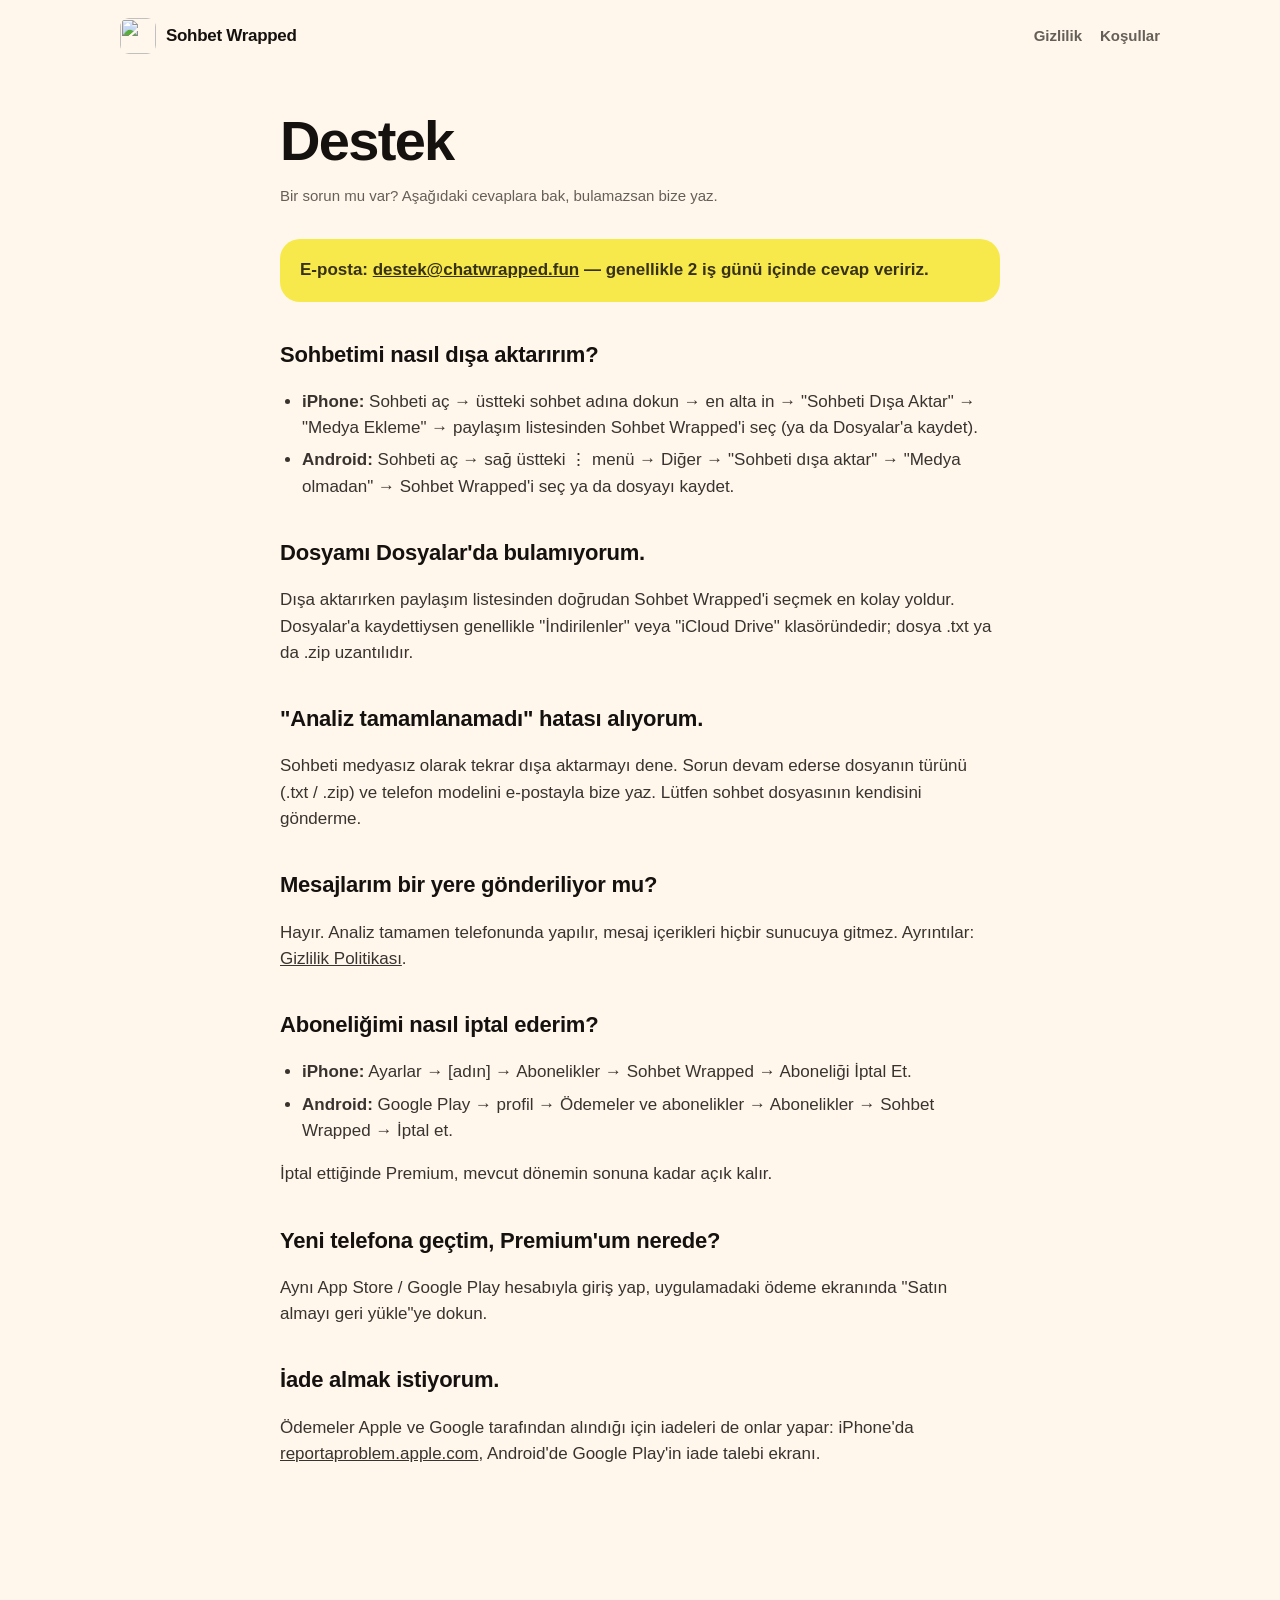
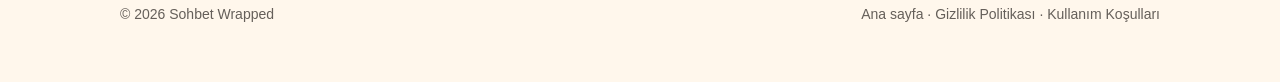
==== destek/index.html @ d01721bb "chatwrapped.fun: tanıtım, gizlilik, kullanım koşulları, destek Co-Authored-By: Claude Opus 5.5 <nore" ====
<!doctype html>
<html lang="tr">
<head>
  <meta charset="utf-8">
  <meta name="viewport" content="width=device-width, initial-scale=1">
  <title>Destek — Sohbet Wrapped</title>
  <meta name="description" content="Sohbet Wrapped yardım ve sık sorulan sorular.">
  <meta name="theme-color" content="#FFF7EC">
  <link rel="icon" href="/assets/favicon.png">
  <link rel="stylesheet" href="/assets/style.css">
</head>
<body class="doc">
  <header class="wrap nav">
    <a class="brand" href="/"><img src="/assets/icon.png" alt=""><span>Sohbet Wrapped</span></a>
    <nav class="nav-links">
      <a href="/gizlilik/">Gizlilik</a>
      <a href="/kosullar/">Koşullar</a>
    </nav>
  </header>

  <main class="legal">
    <h1>Destek</h1>
    <p class="updated">Bir sorun mu var? Aşağıdaki cevaplara bak, bulamazsan bize yaz.</p>

    <p class="callout">E-posta: <a href="mailto:destek@chatwrapped.fun">destek@chatwrapped.fun</a> — genellikle 2 iş günü içinde cevap veririz.</p>

    <h2>Sohbetimi nasıl dışa aktarırım?</h2>
    <ul>
      <li><strong>iPhone:</strong> Sohbeti aç → üstteki sohbet adına dokun → en alta in → "Sohbeti Dışa Aktar" → "Medya Ekleme" → paylaşım listesinden Sohbet Wrapped'i seç (ya da Dosyalar'a kaydet).</li>
      <li><strong>Android:</strong> Sohbeti aç → sağ üstteki ⋮ menü → Diğer → "Sohbeti dışa aktar" → "Medya olmadan" → Sohbet Wrapped'i seç ya da dosyayı kaydet.</li>
    </ul>

    <h2>Dosyamı Dosyalar'da bulamıyorum.</h2>
    <p>Dışa aktarırken paylaşım listesinden doğrudan Sohbet Wrapped'i seçmek en kolay yoldur. Dosyalar'a kaydettiysen genellikle "İndirilenler" veya "iCloud Drive" klasöründedir; dosya .txt ya da .zip uzantılıdır.</p>

    <h2>"Analiz tamamlanamadı" hatası alıyorum.</h2>
    <p>Sohbeti medyasız olarak tekrar dışa aktarmayı dene. Sorun devam ederse dosyanın türünü (.txt / .zip) ve telefon modelini e-postayla bize yaz. Lütfen sohbet dosyasının kendisini gönderme.</p>

    <h2>Mesajlarım bir yere gönderiliyor mu?</h2>
    <p>Hayır. Analiz tamamen telefonunda yapılır, mesaj içerikleri hiçbir sunucuya gitmez. Ayrıntılar: <a href="/gizlilik/">Gizlilik Politikası</a>.</p>

    <h2>Aboneliğimi nasıl iptal ederim?</h2>
    <ul>
      <li><strong>iPhone:</strong> Ayarlar → [adın] → Abonelikler → Sohbet Wrapped → Aboneliği İptal Et.</li>
      <li><strong>Android:</strong> Google Play → profil → Ödemeler ve abonelikler → Abonelikler → Sohbet Wrapped → İptal et.</li>
    </ul>
    <p>İptal ettiğinde Premium, mevcut dönemin sonuna kadar açık kalır.</p>

    <h2>Yeni telefona geçtim, Premium'um nerede?</h2>
    <p>Aynı App Store / Google Play hesabıyla giriş yap, uygulamadaki ödeme ekranında "Satın almayı geri yükle"ye dokun.</p>

    <h2>İade almak istiyorum.</h2>
    <p>Ödemeler Apple ve Google tarafından alındığı için iadeleri de onlar yapar: iPhone'da <a href="https://reportaproblem.apple.com" rel="noopener">reportaproblem.apple.com</a>, Android'de Google Play'in iade talebi ekranı.</p>
  </main>

  <footer class="wrap footer">
    <div class="row">
      <span>© 2026 Sohbet Wrapped</span>
      <span><a href="/">Ana sayfa</a> · <a href="/gizlilik/">Gizlilik Politikası</a> · <a href="/kosullar/">Kullanım Koşulları</a></span>
    </div>
  </footer>
</body>
</html>
---- assets/style.css ----
:root {
  --ink: #15110E;
  --paper: #FFF7EC;
  --tomato: #FF5A36;
  --blue: #3B4BFF;
  --lemon: #F7E94B;
  --mint: #3DDC97;
  --pink: #FF9BD2;
  --violet: #8A63FF;
  --sky: #8FD8FF;
  --ink-soft: rgba(21, 17, 14, 0.66);
  --paper-soft: rgba(255, 247, 236, 0.72);
  --radius: 28px;
  --max: 1080px;
}

* { box-sizing: border-box; }

html { -webkit-text-size-adjust: 100%; }

body {
  margin: 0;
  background: var(--ink);
  color: var(--paper);
  font-family: -apple-system, BlinkMacSystemFont, "Segoe UI", Roboto, "Helvetica Neue", Arial, sans-serif;
  font-size: 17px;
  line-height: 1.55;
}

a { color: inherit; }

.wrap { max-width: var(--max); margin: 0 auto; padding: 0 20px; }

/* Header */
.nav {
  display: flex; align-items: center; justify-content: space-between;
  padding-block: 18px;
}
.brand { display: flex; align-items: center; gap: 10px; text-decoration: none; font-weight: 900; letter-spacing: -0.3px; }
.brand img { width: 36px; height: 36px; border-radius: 9px; }
.nav-links { display: flex; gap: 18px; font-weight: 600; font-size: 15px; }
.nav-links a { text-decoration: none; color: var(--paper-soft); }
.nav-links a:hover { color: var(--paper); }

/* Hero */
.hero { padding-block: 48px 64px; position: relative; overflow: hidden; }
.bubbles { display: flex; flex-wrap: wrap; gap: 10px; margin-bottom: 28px; }
.bubble {
  display: inline-block; padding: 10px 18px; border-radius: 22px;
  color: var(--ink); font-weight: 800; font-size: 16px;
}
.bubble:nth-child(odd) { transform: rotate(-2deg); }
.bubble:nth-child(even) { transform: rotate(2deg); }
.hero h1 {
  font-size: clamp(48px, 11vw, 112px); line-height: 0.95; letter-spacing: -0.045em;
  font-weight: 900; margin: 0 0 22px;
}
.hero p.lead { font-size: clamp(18px, 2.4vw, 22px); color: var(--paper-soft); max-width: 620px; margin: 0 0 30px; }

.cta-row { display: flex; flex-wrap: wrap; gap: 12px; align-items: center; }
.btn {
  display: inline-flex; align-items: center; gap: 10px;
  padding: 16px 26px; border-radius: 999px; font-weight: 800; text-decoration: none;
  background: var(--lemon); color: var(--ink);
}
.btn.ghost { background: transparent; color: var(--paper); border: 2px solid rgba(255, 247, 236, 0.3); }
.soon { font-size: 14px; color: var(--paper-soft); }

/* Feature grid */
.section { padding-block: 56px; }
.section h2 { font-size: clamp(32px, 6vw, 56px); line-height: 1; letter-spacing: -0.03em; font-weight: 900; margin: 0 0 28px; }
.grid { display: grid; grid-template-columns: repeat(auto-fit, minmax(260px, 1fr)); gap: 16px; }
.card { border-radius: var(--radius); padding: 28px; color: var(--ink); }
.card .emoji { font-size: 40px; line-height: 1; }
.card h3 { font-size: 24px; letter-spacing: -0.02em; margin: 16px 0 8px; font-weight: 900; }
.card p { margin: 0; color: var(--ink-soft); font-weight: 500; }

.bg-lemon { background: var(--lemon); }
.bg-pink { background: var(--pink); }
.bg-mint { background: var(--mint); }
.bg-sky { background: var(--sky); }
.bg-violet { background: var(--violet); }
.bg-tomato { background: var(--tomato); }

/* Privacy band */
.band {
  border-radius: var(--radius); background: var(--paper); color: var(--ink);
  padding: clamp(28px, 5vw, 56px);
}
.band h2 { margin-bottom: 14px; }
.band p { color: var(--ink-soft); font-size: 19px; max-width: 700px; margin: 0; }

/* Steps */
.steps { counter-reset: s; list-style: none; padding: 0; margin: 0; display: grid; gap: 12px; }
.steps li {
  counter-increment: s; display: flex; gap: 16px; align-items: flex-start;
  background: rgba(255, 247, 236, 0.06); border-radius: 22px; padding: 18px 20px;
}
.steps li::before {
  content: counter(s); flex: 0 0 40px; height: 40px; border-radius: 50%;
  display: grid; place-items: center; font-weight: 900; color: var(--ink); background: var(--lemon);
}

/* Legal pages */
.doc { background: var(--paper); color: var(--ink); }
.doc .nav-links a { color: var(--ink-soft); }
.doc .nav-links a:hover { color: var(--ink); }
.legal { max-width: 760px; margin: 0 auto; padding: 24px 20px 80px; }
.legal h1 { font-size: clamp(36px, 7vw, 56px); line-height: 1.02; letter-spacing: -0.03em; font-weight: 900; margin: 16px 0 8px; }
.legal .updated { color: var(--ink-soft); font-size: 15px; margin-bottom: 32px; }
.legal h2 { font-size: 22px; letter-spacing: -0.01em; margin: 36px 0 10px; font-weight: 900; }
.legal p, .legal li { color: rgba(21, 17, 14, 0.85); }
.legal ul { padding-left: 22px; }
.legal li { margin-bottom: 6px; }
.legal table { width: 100%; border-collapse: collapse; margin: 12px 0; font-size: 15px; display: block; overflow-x: auto; }
.legal th, .legal td { text-align: left; padding: 10px 12px; border-bottom: 1px solid rgba(21, 17, 14, 0.12); vertical-align: top; }
.legal th { font-weight: 800; }
.callout { background: var(--lemon); border-radius: 20px; padding: 18px 20px; font-weight: 600; }

/* Footer */
.footer { padding-block: 40px 56px; color: var(--paper-soft); font-size: 14px; }
.doc .footer { color: var(--ink-soft); }
.footer .row { display: flex; flex-wrap: wrap; gap: 18px; justify-content: space-between; }
.footer a { text-decoration: none; }
.footer a:hover { text-decoration: underline; }

@media (max-width: 560px) {
  .nav-links { gap: 12px; font-size: 14px; }
  .brand span { display: none; }
}
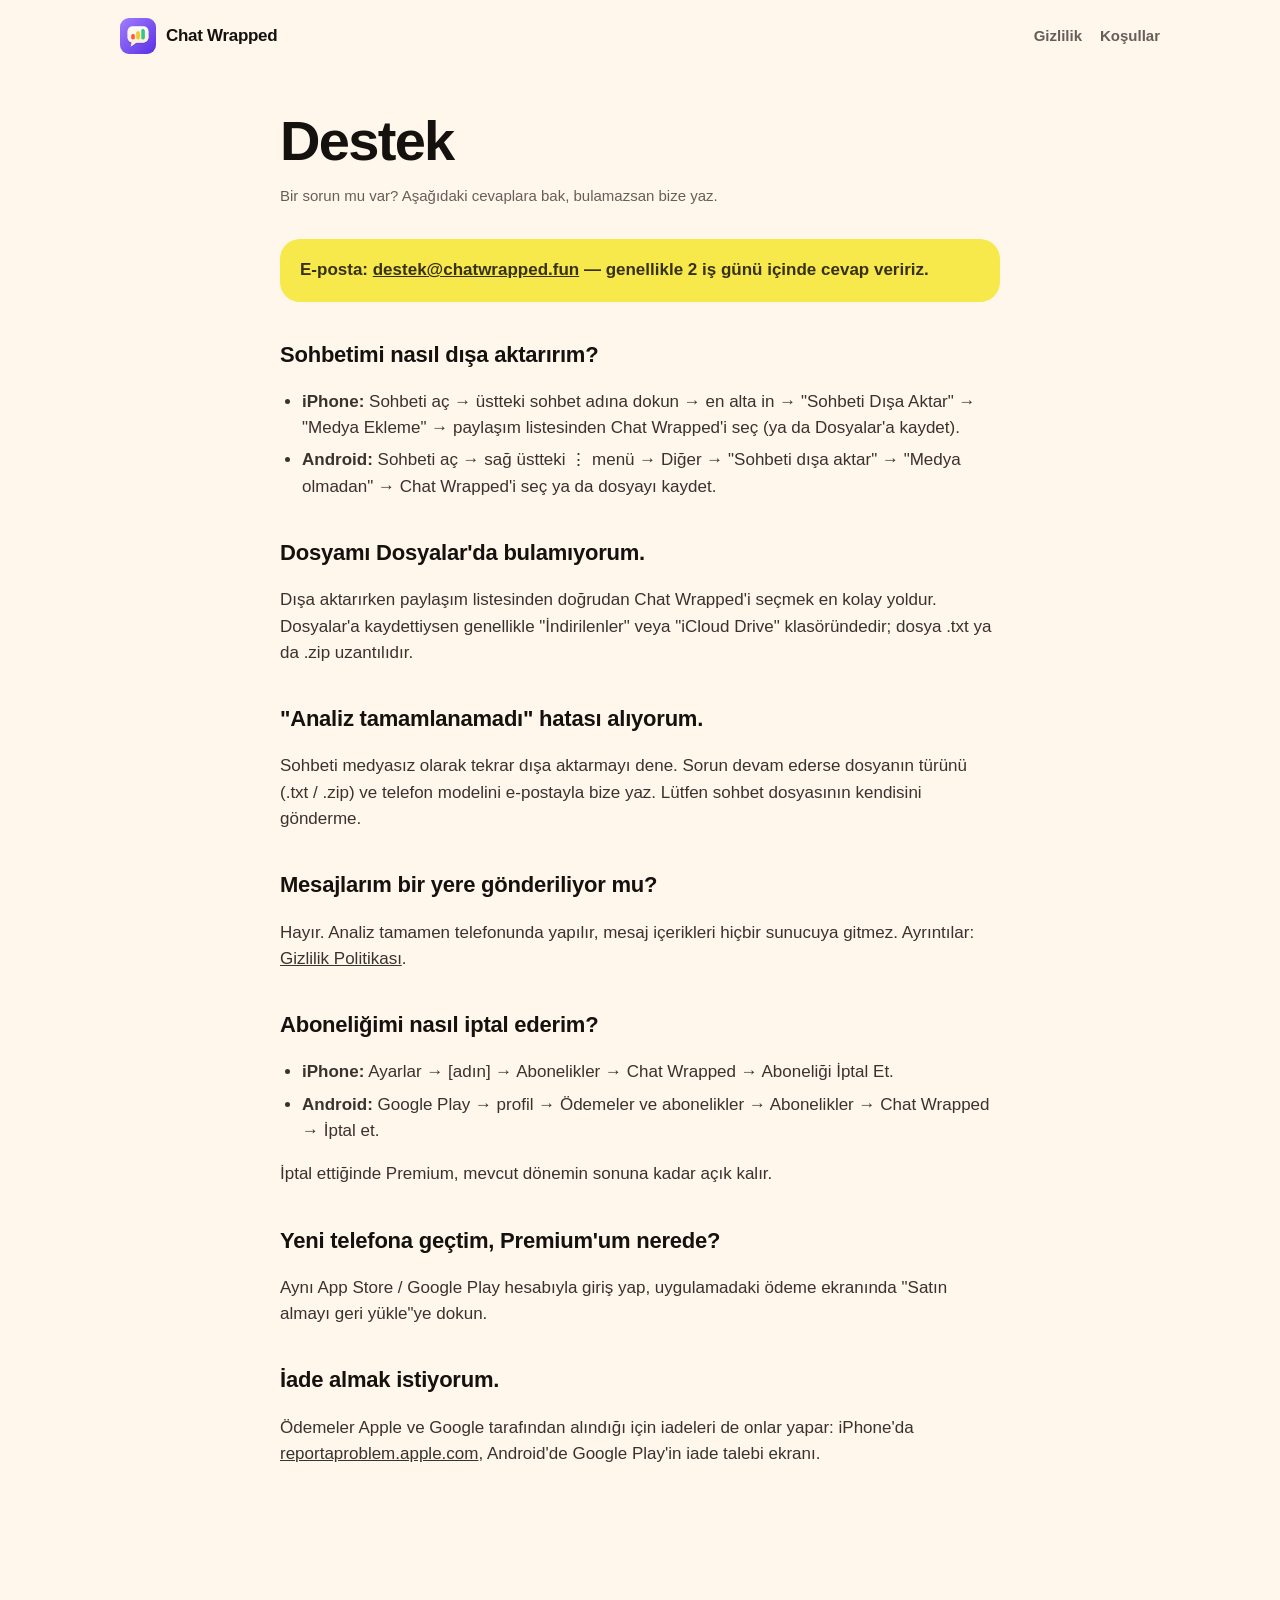
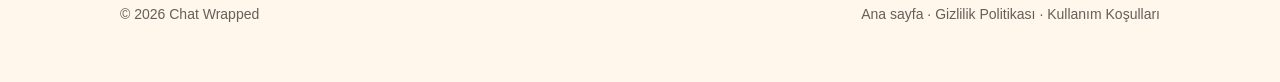
==== commit 9127e173: "İngilizce gizlilik ve kullanım koşulları sayfaları; ad Chat Wrapped oldu /en/privacy/ ve /en/terms/ " ====
--- a/destek/index.html
+++ b/destek/index.html
@@ -3,15 +3,15 @@
 <head>
   <meta charset="utf-8">
   <meta name="viewport" content="width=device-width, initial-scale=1">
-  <title>Destek — Sohbet Wrapped</title>
-  <meta name="description" content="Sohbet Wrapped yardım ve sık sorulan sorular.">
+  <title>Destek — Chat Wrapped</title>
+  <meta name="description" content="Chat Wrapped yardım ve sık sorulan sorular.">
   <meta name="theme-color" content="#FFF7EC">
   <link rel="icon" href="/assets/favicon.png">
   <link rel="stylesheet" href="/assets/style.css">
 </head>
 <body class="doc">
   <header class="wrap nav">
-    <a class="brand" href="/"><img src="/assets/icon.png" alt=""><span>Sohbet Wrapped</span></a>
+    <a class="brand" href="/"><img src="/assets/icon.png" alt=""><span>Chat Wrapped</span></a>
     <nav class="nav-links">
       <a href="/gizlilik/">Gizlilik</a>
       <a href="/kosullar/">Koşullar</a>
@@ -26,12 +26,12 @@
 
     <h2>Sohbetimi nasıl dışa aktarırım?</h2>
     <ul>
-      <li><strong>iPhone:</strong> Sohbeti aç → üstteki sohbet adına dokun → en alta in → "Sohbeti Dışa Aktar" → "Medya Ekleme" → paylaşım listesinden Sohbet Wrapped'i seç (ya da Dosyalar'a kaydet).</li>
-      <li><strong>Android:</strong> Sohbeti aç → sağ üstteki ⋮ menü → Diğer → "Sohbeti dışa aktar" → "Medya olmadan" → Sohbet Wrapped'i seç ya da dosyayı kaydet.</li>
+      <li><strong>iPhone:</strong> Sohbeti aç → üstteki sohbet adına dokun → en alta in → "Sohbeti Dışa Aktar" → "Medya Ekleme" → paylaşım listesinden Chat Wrapped'i seç (ya da Dosyalar'a kaydet).</li>
+      <li><strong>Android:</strong> Sohbeti aç → sağ üstteki ⋮ menü → Diğer → "Sohbeti dışa aktar" → "Medya olmadan" → Chat Wrapped'i seç ya da dosyayı kaydet.</li>
     </ul>
 
     <h2>Dosyamı Dosyalar'da bulamıyorum.</h2>
-    <p>Dışa aktarırken paylaşım listesinden doğrudan Sohbet Wrapped'i seçmek en kolay yoldur. Dosyalar'a kaydettiysen genellikle "İndirilenler" veya "iCloud Drive" klasöründedir; dosya .txt ya da .zip uzantılıdır.</p>
+    <p>Dışa aktarırken paylaşım listesinden doğrudan Chat Wrapped'i seçmek en kolay yoldur. Dosyalar'a kaydettiysen genellikle "İndirilenler" veya "iCloud Drive" klasöründedir; dosya .txt ya da .zip uzantılıdır.</p>
 
     <h2>"Analiz tamamlanamadı" hatası alıyorum.</h2>
     <p>Sohbeti medyasız olarak tekrar dışa aktarmayı dene. Sorun devam ederse dosyanın türünü (.txt / .zip) ve telefon modelini e-postayla bize yaz. Lütfen sohbet dosyasının kendisini gönderme.</p>
@@ -41,8 +41,8 @@
 
     <h2>Aboneliğimi nasıl iptal ederim?</h2>
     <ul>
-      <li><strong>iPhone:</strong> Ayarlar → [adın] → Abonelikler → Sohbet Wrapped → Aboneliği İptal Et.</li>
-      <li><strong>Android:</strong> Google Play → profil → Ödemeler ve abonelikler → Abonelikler → Sohbet Wrapped → İptal et.</li>
+      <li><strong>iPhone:</strong> Ayarlar → [adın] → Abonelikler → Chat Wrapped → Aboneliği İptal Et.</li>
+      <li><strong>Android:</strong> Google Play → profil → Ödemeler ve abonelikler → Abonelikler → Chat Wrapped → İptal et.</li>
     </ul>
     <p>İptal ettiğinde Premium, mevcut dönemin sonuna kadar açık kalır.</p>
 
@@ -55,7 +55,7 @@
 
   <footer class="wrap footer">
     <div class="row">
-      <span>© 2026 Sohbet Wrapped</span>
+      <span>© 2026 Chat Wrapped</span>
       <span><a href="/">Ana sayfa</a> · <a href="/gizlilik/">Gizlilik Politikası</a> · <a href="/kosullar/">Kullanım Koşulları</a></span>
     </div>
   </footer>
